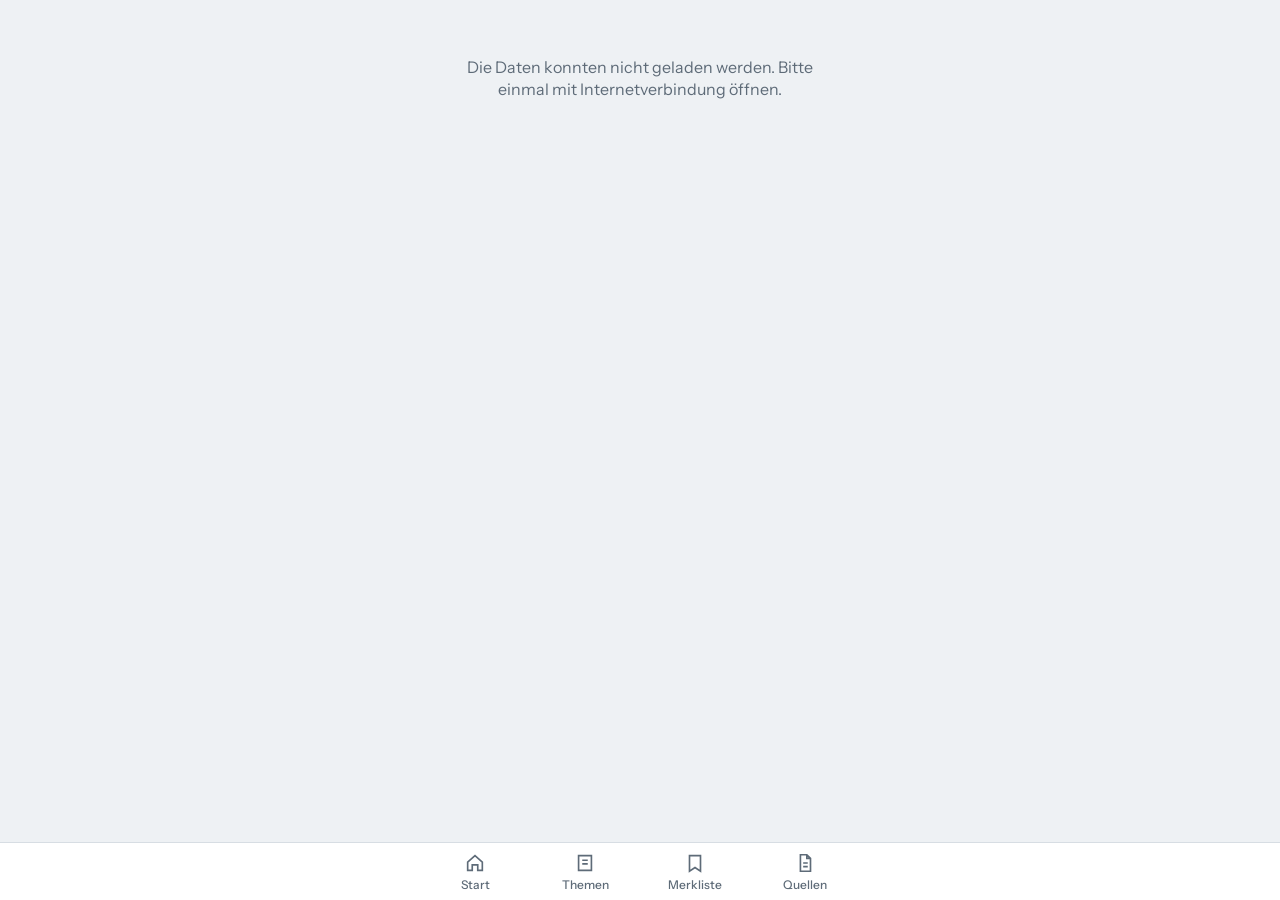
==== index.html @ 26323326 "Baulexikon: PWA-Gerüst mit Suche, Merkliste, Quellenpflicht und Datenprüfung Handy-App im Stempeluhr" ====
<!doctype html>
<html lang="de">
<head>
<meta charset="utf-8">
<meta name="viewport" content="width=device-width,initial-scale=1,viewport-fit=cover">
<title>Baulexikon</title>
<meta name="description" content="Nachschlagen für Bestand und Rückbau: Bauteilaufbauten, Gebäudeschadstoffe, TRGS und Abfallrecht">
<meta name="theme-color" content="#2350C8">
<link rel="manifest" href="manifest.webmanifest">
<link rel="icon" href="icon-192.png">
<link rel="apple-touch-icon" href="icon-192.png">
<link rel="stylesheet" href="style.css">
</head>
<body>
<div class="app">
  <header id="hdr"></header>
  <main id="view"></main>
</div>

<div class="tabbar"><nav id="tabs">
  <a href="#/" data-t="start"><svg viewBox="0 0 24 24" fill="none" stroke="currentColor" stroke-width="1.8"><path d="M4 11l8-7 8 7v9h-5v-6H9v6H4z"/></svg>Start</a>
  <a href="#/themen" data-t="themen"><svg viewBox="0 0 24 24" fill="none" stroke="currentColor" stroke-width="1.8"><path d="M5 4h14v16H5zM9 9h6M9 13h6"/></svg>Themen</a>
  <a href="#/merkliste" data-t="merkliste"><svg viewBox="0 0 24 24" fill="none" stroke="currentColor" stroke-width="1.8"><path d="M6 4h12v17l-6-4-6 4z"/></svg>Merkliste</a>
  <a href="#/quellen" data-t="quellen"><svg viewBox="0 0 24 24" fill="none" stroke="currentColor" stroke-width="1.8"><path d="M7 3h7l4 4v14H7zM14 3v4h4M10 12h5M10 16h5"/></svg>Quellen</a>
</nav></div>

<script src="search.js"></script>
<script src="app.js"></script>
</body>
</html>
---- style.css ----
/* Layout: one phone-width column, header + view + fixed bottom tab bar. Tokens match Stempeluhr. */
@font-face{font-family:"Instrument Sans";src:url(fonts/InstrumentSans.woff2) format("woff2");font-weight:400 700;font-display:swap}
@font-face{font-family:"Azeret Mono";src:url(fonts/AzeretMono.woff2) format("woff2");font-weight:100 900;font-display:swap}
:root{
  --bg:#EEF1F4; --surface:#FFFFFF; --ink:#16202B; --muted:#5E6B78; --line:#D7DDE3;
  --accent:#2350C8; --accent-ink:#FFFFFF; --plus:#18794E; --minus:#C2362B; --off:#B7791F; --soft:#E3E9F7;
  --sans:"Instrument Sans",system-ui,-apple-system,"Segoe UI",Roboto,sans-serif;
  --mono:"Azeret Mono",ui-monospace,"Roboto Mono",Consolas,monospace;
  color-scheme:light;
}
@media (prefers-color-scheme:dark){:root{
  --bg:#10151B; --surface:#19212A; --ink:#E8EDF2; --muted:#93A0AD; --line:#2A3542;
  --accent:#6E92F2; --accent-ink:#0B1220; --plus:#4CC38A; --minus:#F07167; --off:#E0A84A; --soft:#1F2C44; color-scheme:dark}}
*{box-sizing:border-box}
html,body{height:100%;margin:0}
body{background:var(--bg);color:var(--ink);font-family:var(--sans);font-size:16px;line-height:1.4;-webkit-tap-highlight-color:transparent}
[hidden]{display:none!important}
.app{max-width:440px;margin:0 auto;min-height:100%;
  padding-left:max(16px,env(safe-area-inset-left,0px));padding-right:max(16px,env(safe-area-inset-right,0px));
  padding-top:env(safe-area-inset-top,0px);padding-bottom:calc(96px + env(safe-area-inset-bottom,0px))}
header{display:flex;align-items:center;gap:8px;padding-block:16px 8px}
header .ttl{flex:1;min-width:0}
header h1{font-size:20px;margin:0;font-weight:700;letter-spacing:-.01em;overflow-wrap:anywhere}
header small{display:block;color:var(--muted);font-size:13px;font-weight:500}
.icon-btn{width:44px;height:44px;flex:none;border-radius:12px;border:1px solid var(--line);background:var(--surface);color:var(--ink);display:grid;place-items:center;cursor:pointer;font-size:20px;text-decoration:none;padding:0}
.icon-btn[aria-pressed=true]{color:var(--accent);border-color:var(--accent)}
.icon-btn[aria-pressed=true] svg{fill:currentColor}
main{display:flex;flex-direction:column;gap:16px;padding-top:8px}
/* Start */
.search{display:flex;align-items:center;gap:8px;background:var(--surface);border:1px solid var(--line);border-radius:16px;padding:0 14px;min-height:56px;color:var(--muted)}
.search input{flex:1;min-width:0;border:0;background:none;color:var(--ink);font:500 17px var(--sans);outline:0;height:54px}
.search:focus-within{outline:3px solid var(--accent);outline-offset:2px}
.tiles{display:grid;grid-template-columns:1fr 1fr;gap:12px}
.tile{background:var(--surface);border:1px solid var(--line);border-radius:16px;padding:14px;min-height:112px;color:var(--ink);text-decoration:none;display:flex;flex-direction:column;gap:4px}
.tile svg{width:24px;height:24px;color:var(--accent);margin-bottom:6px}
.tile b{font-size:16px}
.tile span{font-size:13px;color:var(--muted)}
/* Lists and cards */
.panel{background:var(--surface);border:1px solid var(--line);border-radius:16px;padding:4px 16px}
.section-h{font-size:13px;font-weight:600;color:var(--muted);margin:4px 0 -8px;letter-spacing:.02em;text-transform:uppercase}
.item{display:flex;justify-content:space-between;align-items:center;gap:12px;padding-block:12px;border-bottom:1px solid var(--line);color:var(--ink);text-decoration:none;margin:0}
.item:last-child{border-bottom:0}
.item>span:first-child{min-width:0;overflow-wrap:anywhere}
.item small{display:block;color:var(--muted);font-size:13px}
.item i{font-style:normal;color:var(--muted)}
.item>.num{flex:none;white-space:nowrap;font-size:14px}
.tag{font:600 12px var(--sans);border-radius:8px;padding:3px 8px;background:var(--soft);color:var(--accent);text-decoration:none;display:inline-block;white-space:nowrap}
.tag.warn{background:color-mix(in srgb,var(--off) 18%,transparent);color:var(--off)}
.tag.bad{background:color-mix(in srgb,var(--minus) 15%,transparent);color:var(--minus)}
.tag.ok{background:color-mix(in srgb,var(--plus) 15%,transparent);color:var(--plus)}
.tags{display:flex;flex-wrap:wrap;gap:6px}
.card{background:var(--surface);border:1px solid var(--line);border-radius:16px;padding:14px 16px}
.card h2{font-size:15px;margin:0 0 8px}
.card p{margin:0;font-size:15px}
.card p+p{margin-top:8px}
.card ul{margin:0;padding-left:18px;font-size:15px}
.card.alert{border-color:var(--off);border-left:4px solid var(--off)}
.card .tags{margin-top:10px}
.layers{list-style:none;margin:0;font-size:15px}
.layers li{display:grid;grid-template-columns:26px 1fr auto;gap:8px;padding-block:7px;border-bottom:1px solid var(--line);align-items:baseline}
.layers li:last-child{border-bottom:0}
.num{font-family:var(--mono);font-variant-numeric:tabular-nums}
.layers .num{font-size:12px;color:var(--muted)}
.n{width:20px;height:20px;border-radius:50%;background:var(--accent);color:var(--accent-ink);display:grid;place-items:center;font:600 11px var(--sans)}
.section svg{display:block;width:100%;height:auto}
.src{font-size:12px;color:var(--muted);display:flex;gap:6px;flex-wrap:wrap;align-items:center;margin:0}
/* Tables: pick classes, first column stays put */
.chips{display:flex;gap:8px;flex-wrap:wrap}
.chip{min-height:40px;min-width:56px;padding:0 12px;border-radius:12px;border:1px solid var(--line);background:var(--surface);color:var(--ink);font:600 14px var(--sans);cursor:pointer}
.chip[aria-pressed=true]{background:var(--accent);border-color:var(--accent);color:var(--accent-ink)}
table{width:100%;border-collapse:collapse;font-size:14px}
th,td{padding:10px 8px;text-align:right;border-bottom:1px solid var(--line)}
tr:last-child td{border-bottom:0}
th:first-child,td:first-child{text-align:left;position:sticky;left:0;background:var(--surface)}
td.num{white-space:nowrap;font-size:13px}
td small{display:block;color:var(--muted);font-size:12px}
th{font-size:13px;color:var(--muted)}
.tablewrap{overflow-x:auto;background:var(--surface);border:1px solid var(--line);border-radius:16px;padding:2px 8px}
.link{color:var(--accent);font-weight:500;text-decoration:none}
.center{align-self:center;padding:8px}
.empty{color:var(--muted);text-align:center;padding:24px 8px;margin:0}
button:focus-visible,a:focus-visible{outline:3px solid var(--accent);outline-offset:2px}
.tabbar{position:fixed;left:0;right:0;bottom:0;background:var(--surface);border-top:1px solid var(--line);padding-bottom:env(safe-area-inset-bottom,0px)}
.tabbar nav{max-width:440px;margin:0 auto;display:grid;grid-template-columns:repeat(4,1fr)}
.tabbar a{display:flex;flex-direction:column;align-items:center;gap:3px;padding-block:9px 8px;color:var(--muted);font:500 12px var(--sans);text-decoration:none}
.tabbar a[aria-current=page]{color:var(--accent)}
.tabbar svg{width:22px;height:22px}
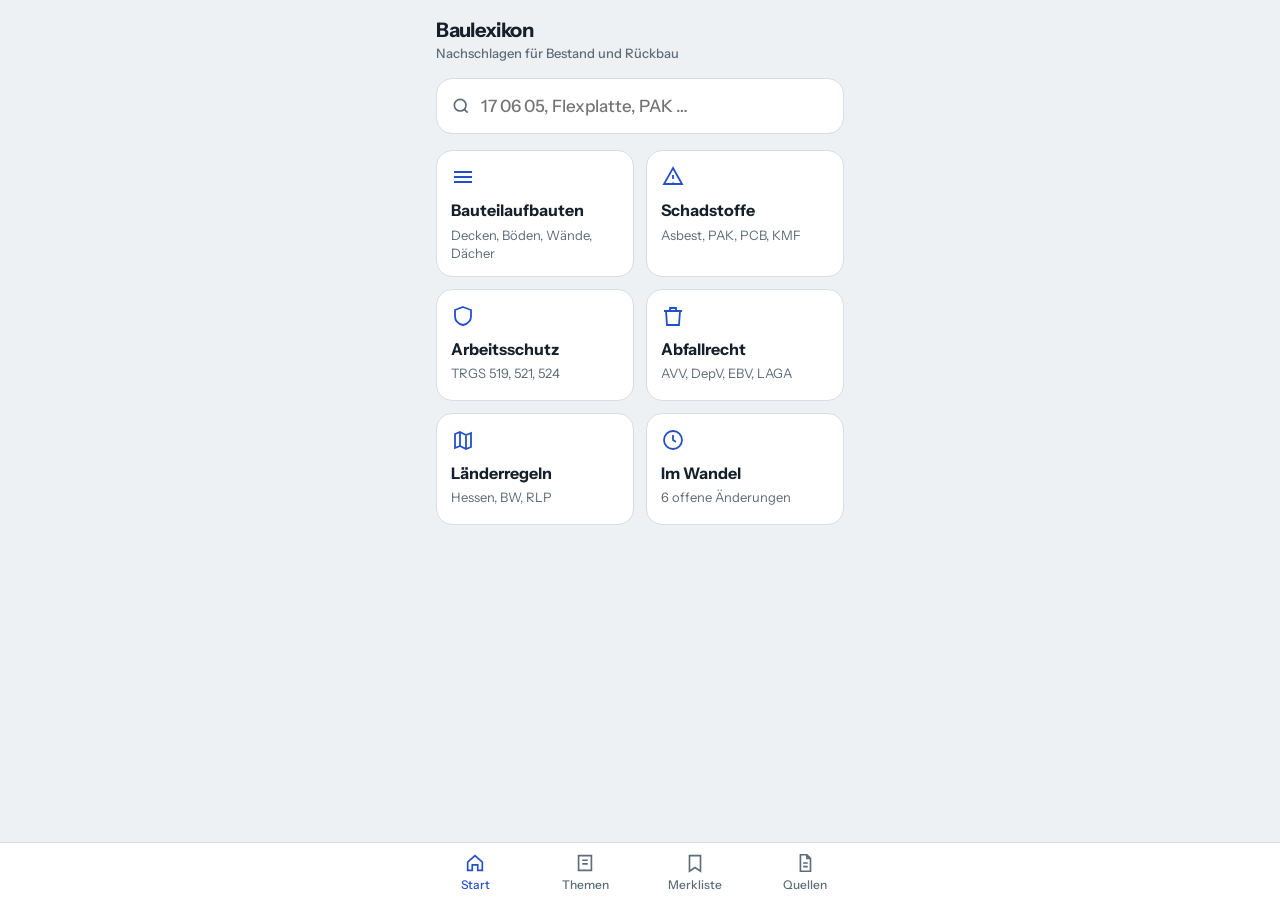
==== commit ed97677f: "Eigene Website-Fassung mit Seitenleiste Co-Authored-By: Claude Opus 5.5 <noreply@anthropic.com>" ====
--- a/index.html
+++ b/index.html
@@ -10,6 +10,16 @@
 <link rel="icon" href="icon-192.png">
 <link rel="apple-touch-icon" href="icon-192.png">
 <link rel="stylesheet" href="style.css">
+<script>
+// Website edition: same app and data, own look. document.write keeps the styles render-blocking, so the phone look never flashes.
+if (location.pathname.includes("/werkzeuge/baulexikon/")) {
+  document.documentElement.classList.add("web");
+  document.querySelector('link[rel="manifest"]').remove();
+  document.querySelector('meta[name="theme-color"]').content = "#0a0e13";
+  document.title = "KE Baulexikon – Kellerer Engineering";
+  document.write('<link rel="stylesheet" href="../../assets/site.css"><link rel="stylesheet" href="web.css">');
+}
+</script>
 </head>
 <body>
 <div class="app">
--- a/style.css
+++ b/style.css
@@ -64,15 +64,35 @@
 .n{width:20px;height:20px;border-radius:50%;background:var(--accent);color:var(--accent-ink);display:grid;place-items:center;font:600 11px var(--sans)}
 .section svg{display:block;width:100%;height:auto}
 .src{font-size:12px;color:var(--muted);display:flex;gap:6px;flex-wrap:wrap;align-items:center;margin:0}
+.foto{margin:0;background:var(--surface);border:1px solid var(--line);border-radius:16px;overflow:hidden}
+.foto img{display:block;width:100%;height:auto;max-height:280px;object-fit:cover}
+.foto figcaption{font-size:12px;color:var(--muted);padding:8px 12px;overflow-wrap:anywhere}
+.foto a{color:var(--accent);text-decoration:none}
+.galerie{display:flex;align-items:flex-start;overflow-x:auto;scroll-snap-type:x mandatory;gap:8px;scrollbar-width:none;margin-bottom:-8px}
+.galerie::-webkit-scrollbar{display:none}
+.galerie .foto{flex:0 0 100%;scroll-snap-align:center}
+.galerie .foto img{height:240px;object-fit:cover}
+.dots{display:flex;justify-content:center;gap:6px}
+.dots i{width:7px;height:7px;border-radius:50%;background:var(--line)}
+.dots i.on{background:var(--accent)}
+a.card{display:block;color:var(--ink);text-decoration:none}
 /* Tables: pick classes, first column stays put */
 .chips{display:flex;gap:8px;flex-wrap:wrap}
 .chip{min-height:40px;min-width:56px;padding:0 12px;border-radius:12px;border:1px solid var(--line);background:var(--surface);color:var(--ink);font:600 14px var(--sans);cursor:pointer}
 .chip[aria-pressed=true]{background:var(--accent);border-color:var(--accent);color:var(--accent-ink)}
 table{width:100%;border-collapse:collapse;font-size:14px}
-th,td{padding:10px 8px;text-align:right;border-bottom:1px solid var(--line)}
+th,td{padding:10px 5px;text-align:right;border-bottom:1px solid var(--line)}
 tr:last-child td{border-bottom:0}
-th:first-child,td:first-child{text-align:left;position:sticky;left:0;background:var(--surface)}
-td.num{white-space:nowrap;font-size:13px}
+th:first-child,td:first-child{text-align:left;position:sticky;left:0;background:var(--surface);max-width:118px;hyphens:auto;overflow-wrap:break-word;font-size:13px}
+td.num{white-space:nowrap;font-size:12px}
+.tablewrap th:not(:first-child){font-size:12px}
+td.txt{font-size:11px}
+td.ja,td.nein{font-size:18px;font-weight:700}
+td.ja{color:var(--plus)}
+td.nein{color:var(--minus)}
+td sup,td small sup{font-size:10px;color:var(--muted);font-family:var(--sans)}
+details.card summary{font-size:15px;font-weight:600;cursor:pointer}
+details.card p{font-size:13px;color:var(--muted);margin-top:8px}
 td small{display:block;color:var(--muted);font-size:12px}
 th{font-size:13px;color:var(--muted)}
 .tablewrap{overflow-x:auto;background:var(--surface);border:1px solid var(--line);border-radius:16px;padding:2px 8px}
--- a/web.css
+++ b/web.css
@@ -0,0 +1,84 @@
+/* Website edition, loaded after style.css and the website's site.css. The phone app never loads this file. */
+.web{
+  --surface:var(--bg2); --ink:var(--text); --muted:var(--text3); --soft:#14202c; --accent-ink:var(--bg);
+  --plus:#7fd6a4; --minus:#ff8f80; --off:#f0c070;
+  --sans:"IBM Plex Sans","Segoe UI",sans-serif;
+  color-scheme:dark;
+}
+.web,.web body{height:auto}
+.web body{min-height:100vh;display:flex;flex-direction:column;line-height:1.5}
+.web .tabbar{display:none}
+.web header.kopf{display:block;padding:0}
+.web header.kopf nav{font-size:14px}
+.web .fuss{margin-top:auto}
+
+.web-raum{display:grid;grid-template-columns:260px minmax(0,1fr);gap:clamp(32px,5vw,72px);padding-block:clamp(32px,5vw,56px);width:100%;align-items:start}
+.web .app{max-width:none;margin:0;padding:0;min-height:0}
+.web main{max-width:1000px;padding-top:0;gap:18px}
+
+.web-leiste{position:sticky;top:24px;max-height:calc(100vh - 48px);overflow-y:auto;display:flex;flex-direction:column;gap:16px}
+.web-marke{font-size:22px;font-weight:300;letter-spacing:-.01em;color:var(--text);text-decoration:none}
+.web .search{border:1px solid var(--line2);border-radius:0;background:var(--bg);min-height:48px;padding:0 12px}
+.web .search input{font:400 16px var(--sans);height:46px}
+.web .search:focus-within{outline:2px solid var(--accent);outline-offset:2px}
+.web-kapitel summary{font:400 14px var(--mono);color:var(--text2);cursor:pointer;padding:10px 0}
+.web-kapitel nav{display:flex;flex-direction:column}
+.web-kapitel a{font:400 14px var(--mono);color:var(--text3);text-decoration:none;padding:8px 0 8px 12px;border-left:2px solid var(--line)}
+.web-kapitel a:hover{color:var(--text)}
+.web-kapitel a[aria-current]{color:var(--text);border-left-color:var(--accent)}
+.web-kapitel a.trenner{margin-top:12px}
+@media (min-width:900px){.web-kapitel summary{display:none}}
+
+.web header#hdr{align-items:flex-start;padding-block:0 4px}
+.web header#hdr h1{font-size:clamp(30px,3.6vw,44px);line-height:1.1;font-weight:300;letter-spacing:-.02em}
+.web header#hdr small{font-size:16px;font-weight:400;margin-top:6px;color:var(--text3)}
+.web .icon-btn{width:36px;height:36px;border:1px solid var(--line2);border-radius:0;background:none;color:var(--accent);margin-top:8px}
+
+.web .panel{background:none;border:0;border-radius:0;border-top:1px solid var(--line);padding:0}
+.web .item{padding:14px 0;font-size:17px;transition:padding-left .2s ease,background-color .2s ease}
+.web a.item:hover{padding-left:12px;background:var(--bg3)}
+.web .item small{font-size:15px;color:var(--text3)}
+.web .section-h{font:400 13px var(--mono);letter-spacing:.04em;text-transform:none;color:var(--accent);margin:14px 0 -6px}
+
+.web .card{background:none;border:0;border-radius:0;border-top:1px solid var(--line2);padding:16px 0 0}
+.web .card h2{font:400 13px var(--mono);letter-spacing:.04em;color:var(--accent);margin-bottom:8px}
+.web .card p,.web .card ul{font-size:17px;color:var(--text2)}
+.web .card.alert{border-left:0;border-top-color:var(--off)}
+.web .card.alert h2{color:var(--off)}
+.web a.card:hover h2{color:var(--text)}
+.web .card.section{border:1px solid var(--line);padding:12px}
+.web details.card summary{font:400 14px var(--mono);color:var(--text2)}
+.web details.card p{font-size:15px}
+
+.web .tiles{grid-template-columns:repeat(auto-fill,minmax(220px,1fr));gap:0;padding:1px 0 0 1px}
+.web .tile{background:var(--bg);border:1px solid var(--line);margin:-1px 0 0 -1px;border-radius:0;padding:20px;min-height:128px;transition:background-color .2s ease}
+.web .tile:hover{background:var(--bg3)}
+.web .tile svg{color:var(--accent)}
+.web .tile b{font-size:22px;font-weight:300}
+.web .tile span{font-size:15px;color:var(--text3)}
+
+.web .tag{border-radius:0;font:400 12px var(--mono);background:var(--soft)}
+.web .layers{font-size:16px}
+.web .n{border-radius:0}
+.web .src{font:400 13px var(--mono);color:var(--text3)}
+.web .foto{border-radius:0;background:none}
+.web .foto img{max-height:420px}
+.web .galerie .foto img{height:320px}
+.web .foto figcaption{font:400 12px var(--mono)}
+
+.web .tablewrap{background:none;border:0;border-radius:0;padding:0}
+.web table{font-size:15px}
+.web th{font:400 13px var(--mono);color:var(--text3)}
+.web th:first-child,.web td:first-child{background:var(--bg);max-width:260px;font-size:15px}
+.web td.num{font-size:14px}
+.web td small{font-size:13px}
+
+.web-zwei{display:grid;grid-template-columns:minmax(0,1fr) minmax(0,1fr);gap:32px;align-items:start}
+.web-zwei>div{display:flex;flex-direction:column;gap:16px;min-width:0}
+@media (max-width:1180px){.web-zwei{grid-template-columns:minmax(0,1fr)}}
+
+@media (max-width:899px){
+  .web-raum{grid-template-columns:minmax(0,1fr);gap:24px}
+  .web-leiste{position:static;max-height:none}
+}
+@media (prefers-reduced-motion:reduce){.web .item,.web .tile{transition:none}}
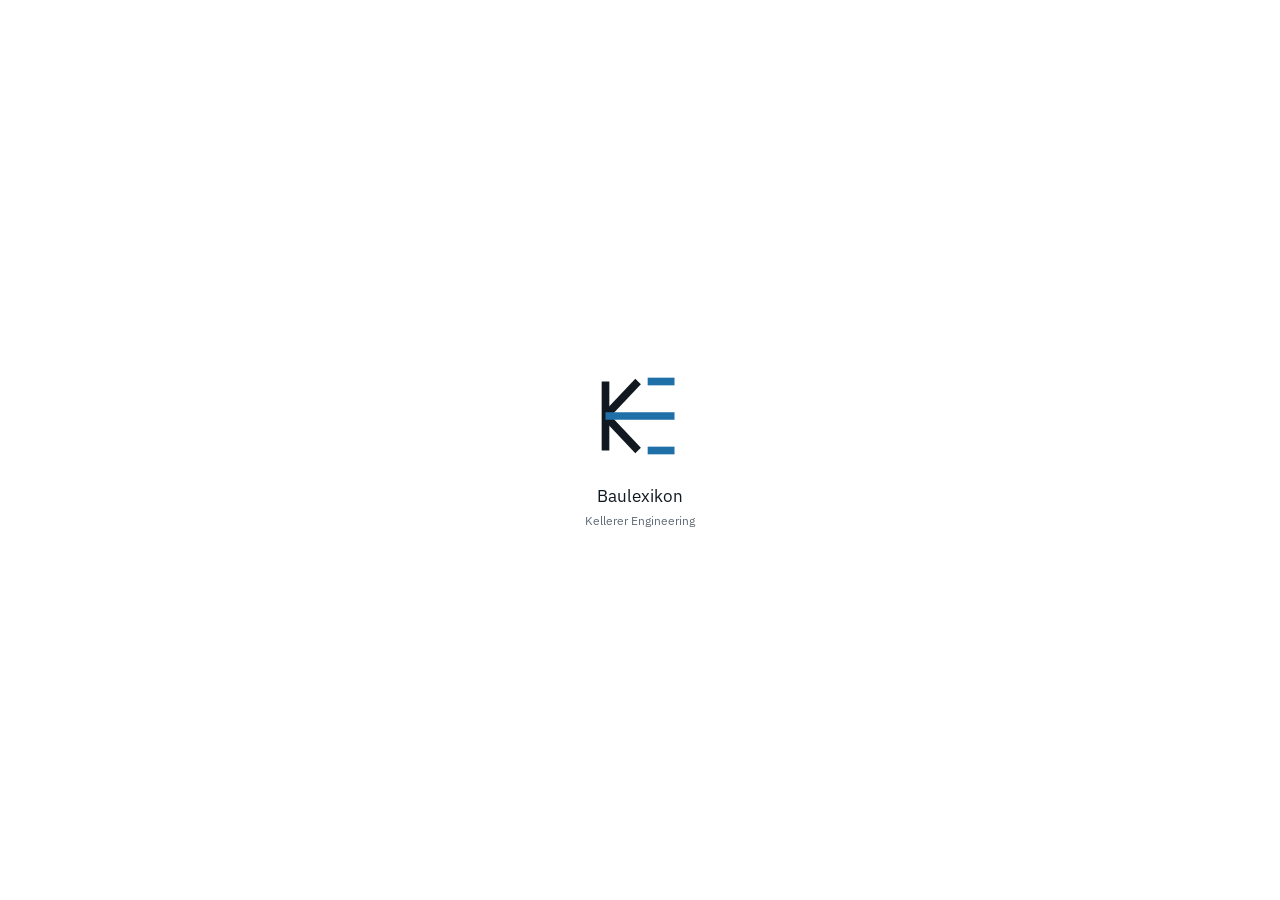
==== commit 62d3f21d: "Baulexikon 2.0.0: KE-App-Familie KE App-Grundgeruest 1.1.1 (kit/): Icon im Stil KE-Strich, IBM Plex," ====
--- a/index.html
+++ b/index.html
@@ -3,36 +3,36 @@
 <head>
 <meta charset="utf-8">
 <meta name="viewport" content="width=device-width,initial-scale=1,viewport-fit=cover">
-<title>Baulexikon</title>
+<meta http-equiv="Content-Security-Policy" content="default-src 'self'; script-src 'self'; style-src 'self' 'unsafe-inline'; img-src 'self' data:; font-src 'self'; connect-src 'self'; worker-src 'self'; manifest-src 'self'; object-src 'none'; base-uri 'self'; form-action 'self'">
+<title>KE Baulexikon</title>
 <meta name="description" content="Nachschlagen für Bestand und Rückbau: Bauteilaufbauten, Gebäudeschadstoffe, TRGS und Abfallrecht">
-<meta name="theme-color" content="#2350C8">
+<meta name="theme-color" content="#ffffff">
 <link rel="manifest" href="manifest.webmanifest">
 <link rel="icon" href="icon-192.png">
-<link rel="apple-touch-icon" href="icon-192.png">
+<link rel="apple-touch-icon" href="apple-touch-icon.png">
+<link rel="stylesheet" href="kit/ke-app.css">
 <link rel="stylesheet" href="style.css">
-<script>
-// Website edition: same app and data, own look. document.write keeps the styles render-blocking, so the phone look never flashes.
-if (location.pathname.includes("/werkzeuge/baulexikon/")) {
-  document.documentElement.classList.add("web");
-  document.querySelector('link[rel="manifest"]').remove();
-  document.querySelector('meta[name="theme-color"]').content = "#0a0e13";
-  document.title = "KE Baulexikon – Kellerer Engineering";
-  document.write('<link rel="stylesheet" href="../../assets/site.css"><link rel="stylesheet" href="web.css">');
-}
-</script>
+<script src="kit/ke-icons.js"></script>
+<script src="kit/ke-app.js"></script>
 </head>
-<body>
-<div class="app">
-  <header id="hdr"></header>
-  <main id="view"></main>
-</div>
+<body class="ke-app">
+<header class="ke-kopf">
+  <span id="kopfLinks"><span class="ke-kopf__name">Baulexikon</span></span>
+  <span class="ke-kopf__rechts">
+    <button type="button" class="ke-kopf__knopf" id="fav" aria-label="Merken" aria-pressed="false" hidden></button>
+    <button type="button" class="ke-kopf__knopf" data-ke-menue></button>
+  </span>
+</header>
+<div class="ke-titel" id="titel" hidden><h1 id="titelText"></h1><p id="titelSub"></p></div>
+<div id="umzug"></div>
+<main class="ke-inhalt" id="view"></main>
 
-<div class="tabbar"><nav id="tabs">
-  <a href="#/" data-t="start"><svg viewBox="0 0 24 24" fill="none" stroke="currentColor" stroke-width="1.8"><path d="M4 11l8-7 8 7v9h-5v-6H9v6H4z"/></svg>Start</a>
-  <a href="#/themen" data-t="themen"><svg viewBox="0 0 24 24" fill="none" stroke="currentColor" stroke-width="1.8"><path d="M5 4h14v16H5zM9 9h6M9 13h6"/></svg>Themen</a>
-  <a href="#/merkliste" data-t="merkliste"><svg viewBox="0 0 24 24" fill="none" stroke="currentColor" stroke-width="1.8"><path d="M6 4h12v17l-6-4-6 4z"/></svg>Merkliste</a>
-  <a href="#/quellen" data-t="quellen"><svg viewBox="0 0 24 24" fill="none" stroke="currentColor" stroke-width="1.8"><path d="M7 3h7l4 4v14H7zM14 3v4h4M10 12h5M10 16h5"/></svg>Quellen</a>
-</nav></div>
+<nav class="ke-leiste" id="tabs" aria-label="Bereiche">
+  <a href="#/" data-t="start" data-sym="start">Start</a>
+  <a href="#/themen" data-t="themen" data-sym="themen">Themen</a>
+  <a href="#/merkliste" data-t="merkliste" data-sym="merkliste">Merkliste</a>
+  <a href="#/quellen" data-t="quellen" data-sym="quellen">Quellen</a>
+</nav>
 
 <script src="search.js"></script>
 <script src="app.js"></script>
--- a/kit/ke-app.css
+++ b/kit/ke-app.css
@@ -0,0 +1,249 @@
+/* KE App-Grundgerüst – shared look of the KE app family (Stempeluhr, Baulexikon, Asbestrechner, AbfallCheck).
+   Approved 2026-11-08: angular like the KE logo, rows with hairlines instead of boxes, large numbers,
+   app colour only on name stroke, active tab, main button and result. Every class starts with "ke-".
+   Each app sets its colour once:  :root { --wz: var(--ke-lav); }  (lav | blau | bern | gruen) */
+
+@font-face{font-family:"IBM Plex Sans";font-weight:300;font-display:swap;src:url(fonts/ibm-plex-sans-latin-300-normal.woff2) format("woff2")}
+@font-face{font-family:"IBM Plex Sans";font-weight:400;font-display:swap;src:url(fonts/ibm-plex-sans-latin-400-normal.woff2) format("woff2")}
+@font-face{font-family:"IBM Plex Sans";font-weight:500;font-display:swap;src:url(fonts/ibm-plex-sans-latin-500-normal.woff2) format("woff2")}
+@font-face{font-family:"IBM Plex Mono";font-weight:400;font-display:swap;src:url(fonts/ibm-plex-mono-latin-400-normal.woff2) format("woff2")}
+@font-face{font-family:"IBM Plex Mono";font-weight:500;font-display:swap;src:url(fonts/ibm-plex-mono-latin-500-normal.woff2) format("woff2")}
+
+/* ---------- Tokens: light on :root, dark via system setting or the in-app switch ---------- */
+:root{
+  --ke-bg:#ffffff; --ke-fl:#f3f5f7; --ke-ink:#111820; --ke-mut:#5f6b77; --ke-line:#e2e6ea; --ke-line2:#c4ccd4;
+  --ke-rot:#b3261e; --ke-pos:#1d7a43; --ke-wz-txt:#ffffff; --ke-schleier:rgba(5,8,11,.45);
+  --ke-lav:#5b4fd0; --ke-blau:#1f6fa8; --ke-bern:#9a6200; --ke-gruen:#1d7a43;
+  --ke-sans:"IBM Plex Sans",system-ui,-apple-system,"Segoe UI",Roboto,sans-serif;
+  --ke-mono:"IBM Plex Mono",ui-monospace,Consolas,monospace;
+  --ke-rand:18px; --ke-leiste-h:62px;
+  --wz:var(--ke-blau);
+  color-scheme:light;
+}
+@media (prefers-color-scheme:dark){
+  :root:not([data-theme="hell"]){
+    --ke-bg:#0a0e13; --ke-fl:#121a23; --ke-ink:#e9eef3; --ke-mut:#93a4b5; --ke-line:#1c2733; --ke-line2:#2e3d4d;
+    --ke-rot:#ff8f80; --ke-pos:#7fdc9a; --ke-wz-txt:#0a0e13; --ke-schleier:rgba(0,0,0,.6);
+    --ke-lav:#b3a8ff; --ke-blau:#8fd3ff; --ke-bern:#ffc24d; --ke-gruen:#7fdc9a;
+    color-scheme:dark;
+  }
+}
+:root[data-theme="dunkel"]{
+  --ke-bg:#0a0e13; --ke-fl:#121a23; --ke-ink:#e9eef3; --ke-mut:#93a4b5; --ke-line:#1c2733; --ke-line2:#2e3d4d;
+  --ke-rot:#ff8f80; --ke-pos:#7fdc9a; --ke-wz-txt:#0a0e13; --ke-schleier:rgba(0,0,0,.6);
+  --ke-lav:#b3a8ff; --ke-blau:#8fd3ff; --ke-bern:#ffc24d; --ke-gruen:#7fdc9a;
+  color-scheme:dark;
+}
+
+/* ---------- Base ---------- */
+.ke-app,.ke-app *{box-sizing:border-box}
+.ke-app{margin:0;min-height:100vh;min-height:100dvh;background:var(--ke-bg);color:var(--ke-ink);font-family:var(--ke-sans);
+  font-size:15px;line-height:1.5;-webkit-tap-highlight-color:transparent;-webkit-text-size-adjust:100%}
+/* :where() keeps this reset at low specificity so component colours (.ke-knopf, .ke-kopf__knopf …) win. */
+.ke-app :where(button,input,select,textarea){font:inherit;color:inherit}
+.ke-app :focus-visible{outline:2px solid var(--ke-ink);outline-offset:2px}
+.ke-num{font-variant-numeric:tabular-nums}
+.ke-mono{font-family:var(--ke-mono)}
+[hidden]{display:none!important}
+
+/* ---------- Header: app name with colour stroke, or back link; menu button on the right ---------- */
+.ke-kopf{position:sticky;top:0;z-index:20;background:var(--ke-bg);display:flex;align-items:flex-start;gap:10px;
+  padding:calc(10px + env(safe-area-inset-top,0px)) max(var(--ke-rand),env(safe-area-inset-right,0px)) 12px max(var(--ke-rand),env(safe-area-inset-left,0px))}
+.ke-kopf__name{margin:0;font-size:19px;font-weight:500;line-height:1.3;display:grid;gap:7px}
+.ke-kopf__name::after{content:"";width:18px;height:3px;background:var(--wz)}
+.ke-kopf__zurueck{background:none;border:0;padding:4px 0;font-size:15px;color:var(--ke-mut);cursor:pointer;text-decoration:none}
+.ke-kopf__rechts{margin-left:auto;display:flex;gap:2px;margin-top:-6px;margin-right:-8px}
+.ke-kopf__knopf{width:44px;height:44px;display:grid;place-items:center;background:none;border:0;color:var(--ke-mut);cursor:pointer;padding:0}
+.ke-kopf__knopf svg{width:22px;height:22px}
+.ke-kopf__knopf[aria-pressed="true"]{color:var(--wz)}
+.ke-titel{padding:0 max(var(--ke-rand),env(safe-area-inset-right,0px)) 10px max(var(--ke-rand),env(safe-area-inset-left,0px));display:grid;gap:2px}
+.ke-titel h1,.ke-titel h2{margin:0;font-size:23px;font-weight:500;line-height:1.25;text-wrap:balance}
+.ke-titel p{margin:0;font-size:13.5px;color:var(--ke-mut)}
+
+/* ---------- Content column ---------- */
+.ke-inhalt{display:flex;flex-direction:column;gap:16px;max-width:640px;margin:0 auto;
+  padding:4px max(var(--ke-rand),env(safe-area-inset-right,0px)) calc(var(--ke-leiste-h) + 28px + env(safe-area-inset-bottom,0px)) max(var(--ke-rand),env(safe-area-inset-left,0px))}
+.ke-inhalt--ohne-leiste{padding-bottom:calc(28px + env(safe-area-inset-bottom,0px))}
+
+/* ---------- Bottom bar with symbols ---------- */
+.ke-leiste{position:fixed;left:0;right:0;bottom:0;z-index:20;background:var(--ke-bg);border-top:1px solid var(--ke-line);
+  display:grid;grid-auto-flow:column;grid-auto-columns:1fr;padding:0 max(8px,env(safe-area-inset-right,0px)) env(safe-area-inset-bottom,0px) max(8px,env(safe-area-inset-left,0px))}
+.ke-leiste>a,.ke-leiste>button{display:grid;justify-items:center;align-content:start;gap:3px;min-height:var(--ke-leiste-h);padding:10px 2px 8px;
+  background:none;border:0;font-size:11.5px;color:var(--ke-mut);text-decoration:none;position:relative;cursor:pointer}
+.ke-leiste svg{width:22px;height:22px}
+.ke-leiste [aria-selected="true"],.ke-leiste [aria-current="page"]{color:var(--ke-ink);font-weight:500}
+.ke-leiste [aria-selected="true"]::before,.ke-leiste [aria-current="page"]::before{content:"";position:absolute;top:-1px;left:50%;width:24px;margin-left:-12px;height:3px;background:var(--wz)}
+
+/* ---------- Rows: label left, value right; ke-z--tipp is tappable (button or a) ---------- */
+.ke-abschn{font-size:12.5px;color:var(--ke-mut);margin:4px 0 -10px}
+.ke-zeilen{display:grid;border-top:1px solid var(--ke-line)}
+.ke-zeilen--ohne{border-top:0}
+.ke-z{display:flex;justify-content:space-between;align-items:baseline;gap:12px;padding:12px 0;border-bottom:1px solid var(--ke-line);
+  font-size:15px;position:relative;width:100%;background:none;border-left:0;border-right:0;border-top:0;text-align:left;text-decoration:none;color:inherit}
+button.ke-z,a.ke-z{cursor:pointer}
+.ke-z__t{display:grid;min-width:0}
+.ke-z__t small,.ke-z__w small{font-size:12px;color:var(--ke-mut);font-weight:400}
+.ke-z__w{display:grid;justify-items:end;text-align:right;flex:none;max-width:60%;font-variant-numeric:tabular-nums}
+.ke-z--tipp .ke-z__w b{font-weight:400}
+.ke-z--tipp .ke-z__w b::after{content:" \203A";color:var(--ke-mut)}
+.ke-z--summe{font-weight:500;border-bottom:0}
+.ke-z--klein{font-size:14px;padding:10px 0}
+.ke-z:disabled{cursor:default;color:var(--ke-mut)}
+/* Invisible native input over a row (time, number): the whole row opens the picker. */
+.ke-z__eingabe{position:absolute;inset:0;width:100%;height:100%;opacity:0;border:0;padding:0;margin:0;cursor:pointer;-webkit-appearance:none;appearance:none}
+
+/* Visible input or select on the right of a row (numbers, Bundesland …). */
+.ke-feld{flex:none;width:8.5em;max-width:55%;text-align:right;border:1px solid var(--ke-line2);border-radius:2px;background:var(--ke-bg);
+  padding:7px 9px;font-size:16px;font-variant-numeric:tabular-nums;color:var(--ke-ink)}
+select.ke-feld{width:auto;text-align:left}
+.ke-feld:focus{outline:none;border-color:var(--ke-ink)}
+/* Labelled input on its own line (date, note, longer text). */
+.ke-eingabe{display:grid;gap:5px;font-size:13px;color:var(--ke-mut)}
+.ke-eingabe input,.ke-eingabe select,.ke-eingabe textarea{width:100%;border:1px solid var(--ke-line2);border-radius:2px;background:var(--ke-bg);
+  padding:10px 11px;font-size:16px;color:var(--ke-ink)}
+.ke-eingabe input:focus,.ke-eingabe select:focus,.ke-eingabe textarea:focus{outline:none;border-color:var(--ke-ink)}
+.ke-eingaben{display:grid;grid-template-columns:1fr 1fr;gap:10px}
+.ke-eingaben .ke-eingabe--voll{grid-column:1/-1}
+/* Checkbox row (pick several). */
+.ke-wahl{display:flex;align-items:center;gap:12px;padding:12px 0;border-bottom:1px solid var(--ke-line);font-size:15px;cursor:pointer}
+.ke-wahl input{width:20px;height:20px;margin:0;accent-color:var(--wz);flex:none}
+
+/* ---------- Status ---------- */
+.ke-pos{color:var(--ke-pos)} .ke-neg{color:var(--ke-rot)}
+.ke-qu{width:7px;height:7px;background:var(--wz);display:inline-block;flex:none}
+.ke-qu--rot{background:var(--ke-rot)} .ke-qu--grau{background:var(--ke-line2)}
+.ke-kat{font-size:12.5px;color:var(--ke-mut);display:inline-flex;align-items:center;gap:6px;white-space:nowrap}
+
+/* ---------- Buttons ---------- */
+.ke-knopf{display:block;width:100%;text-align:center;font-size:16px;font-weight:500;padding:13px 16px;border-radius:2px;border:1px solid var(--wz);
+  background:var(--wz);color:var(--ke-wz-txt);cursor:pointer;text-decoration:none}
+.ke-knopf--zweit{background:none;color:var(--ke-ink);border-color:var(--ke-line2);font-weight:400;font-size:15px}
+.ke-knopf:disabled{opacity:.5;cursor:default}
+.ke-knoepfe{display:grid;grid-template-columns:1fr 1fr;gap:8px}
+.ke-link{background:none;border:0;padding:0;font-size:14.5px;color:var(--ke-ink);text-decoration:underline;text-decoration-color:var(--wz);
+  text-decoration-thickness:2px;text-underline-offset:4px;cursor:pointer;justify-self:start;align-self:flex-start}
+
+/* ---------- Search field ---------- */
+.ke-suche{display:flex;align-items:center;gap:10px;border:1px solid var(--ke-line2);border-radius:2px;padding:0 12px;background:var(--ke-bg)}
+.ke-suche:focus-within{border-color:var(--ke-ink)}
+.ke-suche svg{width:17px;height:17px;flex:none;color:var(--ke-mut)}
+.ke-suche input{flex:1;min-width:0;border:0;outline:0;background:none;padding:11px 0;font-size:16px}
+.ke-suche input::placeholder{color:var(--ke-mut)}
+
+/* ---------- Text toggle (e.g. Aussagesicherheit | Probenzahl) ---------- */
+.ke-umsch{display:flex;gap:22px;border-bottom:1px solid var(--ke-line)}
+.ke-umsch button{background:none;border:0;padding:4px 0 10px;font-size:14.5px;color:var(--ke-mut);position:relative;cursor:pointer}
+.ke-umsch [aria-pressed="true"]{color:var(--ke-ink)}
+.ke-umsch [aria-pressed="true"]::after{content:"";position:absolute;left:0;right:0;bottom:-1px;height:2px;background:var(--ke-ink)}
+
+/* ---------- Results and large numbers ---------- */
+.ke-erg{display:grid;gap:2px}
+.ke-erg__lbl{font-size:12.5px;color:var(--ke-mut)}
+.ke-erg__zahl{font-size:46px;font-weight:300;line-height:1.05;letter-spacing:-.02em;font-variant-numeric:tabular-nums;color:var(--wz)}
+.ke-erg__zahl--ink{color:var(--ke-ink);font-size:34px}
+.ke-erg__satz{font-size:14px;color:var(--ke-mut);line-height:1.45}
+.ke-erg__warn{font-size:14px;display:flex;align-items:center;gap:8px;color:var(--ke-rot)}
+.ke-gross{font-size:52px;font-weight:300;line-height:1;letter-spacing:-.02em;font-variant-numeric:tabular-nums}
+.ke-uhr{font-size:62px;font-weight:300;line-height:1;letter-spacing:-.02em;font-variant-numeric:tabular-nums}
+.ke-text{font-size:14.5px;line-height:1.55;margin:0}
+.ke-text--mut{color:var(--ke-mut);font-size:13px}
+.ke-formel{font-family:var(--ke-mono);font-size:13.5px;padding:10px 12px;background:var(--ke-fl);overflow-x:auto}
+.ke-punkte{margin:0;padding:0;list-style:none;display:grid;gap:8px;font-size:14.5px;line-height:1.45}
+.ke-punkte li{display:grid;grid-template-columns:12px 1fr;gap:8px}
+.ke-punkte li::before{content:"";width:5px;height:5px;background:var(--ke-ink);margin-top:8px}
+.ke-hinweis{display:flex;gap:10px;align-items:flex-start;padding:12px 0;border-top:1px solid var(--ke-line);border-bottom:1px solid var(--ke-line);font-size:14px}
+.ke-hinweis .ke-qu{margin-top:7px}
+.ke-hinweis__text{flex:1;display:grid;gap:8px}
+
+/* ---------- Week bar with target mark ---------- */
+.ke-skala{height:6px;background:var(--ke-fl);position:relative}
+.ke-skala i{position:absolute;left:0;top:0;bottom:0;background:var(--wz)}
+.ke-skala b{position:absolute;top:-3px;bottom:-3px;width:2px;background:var(--ke-ink)}
+
+/* ---------- Month grid ---------- */
+.ke-monat{display:flex;justify-content:space-between;align-items:center;font-size:17px;font-weight:500}
+.ke-monat button{width:44px;height:40px;background:none;border:0;font-size:20px;color:var(--ke-mut);cursor:pointer}
+.ke-kal{display:grid;grid-template-columns:repeat(7,1fr);border-top:1px solid var(--ke-line);border-left:1px solid var(--ke-line)}
+.ke-kal>*{border:0;border-right:1px solid var(--ke-line);border-bottom:1px solid var(--ke-line);min-height:52px;padding:4px 4px 3px;background:none;
+  display:grid;align-content:space-between;justify-items:start;text-align:left;font-size:13px;font-variant-numeric:tabular-nums;position:relative;color:inherit;min-width:0}
+button.ke-kal__tag{cursor:pointer}
+.ke-kal small{font-size:10px;color:var(--ke-mut);white-space:nowrap;overflow:hidden;max-width:100%}
+.ke-kal__wd{min-height:0!important;padding:5px 4px!important;font-size:11px!important;color:var(--ke-mut)}
+.ke-kal__we{background:var(--ke-fl)!important;color:var(--ke-mut)}
+.ke-kal__heute{outline:2px solid var(--wz);outline-offset:-2px}
+.ke-kal__frei small{color:var(--ke-ink)}
+.ke-kal__frei::after{content:"";position:absolute;top:6px;right:5px;width:5px;height:5px;background:var(--ke-line2)}
+.ke-kal__warn::after{content:"";position:absolute;top:6px;right:5px;width:5px;height:5px;background:var(--ke-rot)}
+
+/* ---------- Sheet from below (dialogs, menu) ---------- */
+.ke-schleier{position:fixed;inset:0;z-index:50;background:var(--ke-schleier);display:flex;align-items:flex-end;justify-content:center}
+.ke-blatt{width:100%;max-width:640px;max-height:88vh;max-height:88dvh;overflow-y:auto;background:var(--ke-bg);border-top:1px solid var(--ke-line);
+  padding:18px max(var(--ke-rand),env(safe-area-inset-right,0px)) calc(20px + env(safe-area-inset-bottom,0px)) max(var(--ke-rand),env(safe-area-inset-left,0px));
+  display:grid;gap:14px;animation:ke-hoch .18s ease-out}
+.ke-blatt:focus{outline:none}
+.ke-blatt>.ke-zeilen:first-child{border-top:0}
+.ke-blatt__kz{display:flex;justify-content:space-between;align-items:baseline;gap:10px}
+.ke-blatt__kz h2,.ke-blatt__kz h3{margin:0;font-weight:500;font-size:17px}
+.ke-blatt__kz span{font-size:13px;color:var(--ke-mut)}
+.ke-box{width:15px;height:15px;border:1.5px solid var(--ke-line2);display:inline-block;position:relative;top:2px;flex:none}
+.ke-box--an{border-color:var(--ke-ink)}
+.ke-box--an::after{content:"";position:absolute;inset:2.5px;background:var(--ke-ink)}
+.ke-apps{display:flex;gap:16px;flex-wrap:wrap}
+.ke-apps a{display:grid;justify-items:center;gap:5px;font-size:11px;color:var(--ke-mut);text-decoration:none;width:62px;text-align:center}
+.ke-apps svg{width:42px;height:42px;border-radius:10px}
+.ke-apps a[aria-current="true"]{color:var(--ke-ink);font-weight:500}
+.ke-fehler{color:var(--ke-rot);font-size:14px;margin:0}
+@keyframes ke-hoch{from{transform:translateY(24px);opacity:.6}to{transform:none;opacity:1}}
+
+/* ---------- Toast ---------- */
+.ke-toast{position:fixed;left:50%;transform:translateX(-50%);bottom:calc(var(--ke-leiste-h) + 18px + env(safe-area-inset-bottom,0px));z-index:60;
+  background:var(--ke-ink);color:var(--ke-bg);padding:10px 14px;font-size:14px;max-width:calc(100% - 36px)}
+
+/* ---------- KE logo "Konstruktion" (start screen, loading) ---------- */
+.ke-logo{overflow:visible;fill:none}
+.ke-logo .k path,.ke-logo .e path{stroke-width:8}
+.ke-logo .k path{stroke:var(--ke-ink)}
+.ke-logo .e path{stroke:var(--ke-blau)}
+.ke-logo .hilfe{opacity:0;stroke:var(--ke-blau);stroke-width:1.2}
+.ke-logo--klein .hilfe{stroke-width:2.8}
+.ke-logo.spielt path{stroke-dasharray:1}
+.ke-logo.spielt .g1{animation:ke-zeichne 260ms linear 0ms both}
+.ke-logo.spielt .g2{animation:ke-zeichne 260ms linear 50ms both}
+.ke-logo.spielt .g3{animation:ke-zeichne 260ms linear 100ms both}
+.ke-logo.spielt .g4{animation:ke-zeichne 260ms linear 150ms both}
+.ke-logo.spielt .g5{animation:ke-zeichne 260ms linear 200ms both}
+.ke-logo.spielt .g6{animation:ke-zeichne 260ms linear 250ms both}
+.ke-logo.spielt .hilfe{animation:ke-hilfe 1700ms linear both}
+.ke-logo.spielt .kv{animation:ke-zeichne 240ms linear 450ms both}
+.ke-logo.spielt .ko,.ke-logo.spielt .ku{animation:ke-zeichne 200ms linear 600ms both}
+.ke-logo.spielt .em{animation:ke-zeichne 240ms linear 760ms both}
+.ke-logo.spielt .eo,.ke-logo.spielt .eu{animation:ke-zeichne 160ms linear 940ms both}
+.ke-logo--klein.spielt .g1{animation:ke-zeichne 180ms linear 0ms both}
+.ke-logo--klein.spielt .g2{animation:ke-zeichne 180ms linear 30ms both}
+.ke-logo--klein.spielt .g3{animation:ke-zeichne 180ms linear 60ms both}
+.ke-logo--klein.spielt .g4{animation:ke-zeichne 180ms linear 90ms both}
+.ke-logo--klein.spielt .g5{animation:ke-zeichne 180ms linear 120ms both}
+.ke-logo--klein.spielt .g6{animation:ke-zeichne 180ms linear 150ms both}
+.ke-logo--klein.spielt .hilfe{animation:ke-hilfe-k 1100ms linear both}
+.ke-logo--klein.spielt .kv{animation:ke-zeichne 180ms linear 300ms both}
+.ke-logo--klein.spielt .ko,.ke-logo--klein.spielt .ku{animation:ke-zeichne 150ms linear 420ms both}
+.ke-logo--klein.spielt .em{animation:ke-zeichne 180ms linear 540ms both}
+.ke-logo--klein.spielt .eo,.ke-logo--klein.spielt .eu{animation:ke-zeichne 120ms linear 680ms both}
+@keyframes ke-zeichne{from{stroke-dashoffset:1}to{stroke-dashoffset:0}}
+@keyframes ke-hilfe{0%{opacity:.75}80%{opacity:.75}100%{opacity:0}}
+@keyframes ke-hilfe-k{0%{opacity:.9}78%{opacity:.9}100%{opacity:0}}
+
+.ke-start{position:fixed;inset:0;z-index:100;background:var(--ke-bg);display:grid;place-items:center;align-content:center;gap:22px;transition:opacity .22s ease}
+.ke-start--weg{opacity:0}
+.ke-start .ke-logo{width:92px;height:92px}
+.ke-start__name{text-align:center;font-size:17px;display:grid;gap:2px;color:var(--ke-ink)}
+.ke-start__name small{font-size:12px;color:var(--ke-mut)}
+.ke-laden{display:grid;justify-items:center;gap:12px;padding:28px 0;color:var(--ke-mut);font-size:14px}
+.ke-laden .ke-logo{width:44px;height:44px}
+
+@media (prefers-reduced-motion:reduce){
+  .ke-blatt{animation:none}
+  .ke-logo.spielt path{stroke-dasharray:none;animation:none!important}
+  .ke-logo.spielt .hilfe{animation:none!important;opacity:0}
+  .ke-start{transition:none}
+}
--- a/style.css
+++ b/style.css
@@ -1,107 +1,103 @@
-/* Layout: one phone-width column, header + view + fixed bottom tab bar. Tokens match Stempeluhr. */
-@font-face{font-family:"Instrument Sans";src:url(fonts/InstrumentSans.woff2) format("woff2");font-weight:400 700;font-display:swap}
-@font-face{font-family:"Azeret Mono";src:url(fonts/AzeretMono.woff2) format("woff2");font-weight:100 900;font-display:swap}
-:root{
-  --bg:#EEF1F4; --surface:#FFFFFF; --ink:#16202B; --muted:#5E6B78; --line:#D7DDE3;
-  --accent:#2350C8; --accent-ink:#FFFFFF; --plus:#18794E; --minus:#C2362B; --off:#B7791F; --soft:#E3E9F7;
-  --sans:"Instrument Sans",system-ui,-apple-system,"Segoe UI",Roboto,sans-serif;
-  --mono:"Azeret Mono",ui-monospace,"Roboto Mono",Consolas,monospace;
-  color-scheme:light;
-}
-@media (prefers-color-scheme:dark){:root{
-  --bg:#10151B; --surface:#19212A; --ink:#E8EDF2; --muted:#93A0AD; --line:#2A3542;
-  --accent:#6E92F2; --accent-ink:#0B1220; --plus:#4CC38A; --minus:#F07167; --off:#E0A84A; --soft:#1F2C44; color-scheme:dark}}
-*{box-sizing:border-box}
-html,body{height:100%;margin:0}
-body{background:var(--bg);color:var(--ink);font-family:var(--sans);font-size:16px;line-height:1.4;-webkit-tap-highlight-color:transparent}
-[hidden]{display:none!important}
-.app{max-width:440px;margin:0 auto;min-height:100%;
-  padding-left:max(16px,env(safe-area-inset-left,0px));padding-right:max(16px,env(safe-area-inset-right,0px));
-  padding-top:env(safe-area-inset-top,0px);padding-bottom:calc(96px + env(safe-area-inset-bottom,0px))}
-header{display:flex;align-items:center;gap:8px;padding-block:16px 8px}
-header .ttl{flex:1;min-width:0}
-header h1{font-size:20px;margin:0;font-weight:700;letter-spacing:-.01em;overflow-wrap:anywhere}
-header small{display:block;color:var(--muted);font-size:13px;font-weight:500}
-.icon-btn{width:44px;height:44px;flex:none;border-radius:12px;border:1px solid var(--line);background:var(--surface);color:var(--ink);display:grid;place-items:center;cursor:pointer;font-size:20px;text-decoration:none;padding:0}
-.icon-btn[aria-pressed=true]{color:var(--accent);border-color:var(--accent)}
-.icon-btn[aria-pressed=true] svg{fill:currentColor}
-main{display:flex;flex-direction:column;gap:16px;padding-top:8px}
-/* Start */
-.search{display:flex;align-items:center;gap:8px;background:var(--surface);border:1px solid var(--line);border-radius:16px;padding:0 14px;min-height:56px;color:var(--muted)}
-.search input{flex:1;min-width:0;border:0;background:none;color:var(--ink);font:500 17px var(--sans);outline:0;height:54px}
-.search:focus-within{outline:3px solid var(--accent);outline-offset:2px}
-.tiles{display:grid;grid-template-columns:1fr 1fr;gap:12px}
-.tile{background:var(--surface);border:1px solid var(--line);border-radius:16px;padding:14px;min-height:112px;color:var(--ink);text-decoration:none;display:flex;flex-direction:column;gap:4px}
-.tile svg{width:24px;height:24px;color:var(--accent);margin-bottom:6px}
-.tile b{font-size:16px}
-.tile span{font-size:13px;color:var(--muted)}
-/* Lists and cards */
-.panel{background:var(--surface);border:1px solid var(--line);border-radius:16px;padding:4px 16px}
-.section-h{font-size:13px;font-weight:600;color:var(--muted);margin:4px 0 -8px;letter-spacing:.02em;text-transform:uppercase}
-.item{display:flex;justify-content:space-between;align-items:center;gap:12px;padding-block:12px;border-bottom:1px solid var(--line);color:var(--ink);text-decoration:none;margin:0}
-.item:last-child{border-bottom:0}
-.item>span:first-child{min-width:0;overflow-wrap:anywhere}
-.item small{display:block;color:var(--muted);font-size:13px}
-.item i{font-style:normal;color:var(--muted)}
-.item>.num{flex:none;white-space:nowrap;font-size:14px}
-.tag{font:600 12px var(--sans);border-radius:8px;padding:3px 8px;background:var(--soft);color:var(--accent);text-decoration:none;display:inline-block;white-space:nowrap}
-.tag.warn{background:color-mix(in srgb,var(--off) 18%,transparent);color:var(--off)}
-.tag.bad{background:color-mix(in srgb,var(--minus) 15%,transparent);color:var(--minus)}
-.tag.ok{background:color-mix(in srgb,var(--plus) 15%,transparent);color:var(--plus)}
-.tags{display:flex;flex-wrap:wrap;gap:6px}
-.card{background:var(--surface);border:1px solid var(--line);border-radius:16px;padding:14px 16px}
-.card h2{font-size:15px;margin:0 0 8px}
-.card p{margin:0;font-size:15px}
+/* Baulexikon on the KE App-Grundgerüst (kit/ke-app.css). The views keep their own class names
+   (panel, item, card, tag …); this file draws them in the kit look: rows with hairlines, square
+   markers instead of pills, no boxes. Colours only from the kit tokens. */
+:root{--wz:var(--ke-blau);
+  /* The section drawings (img/schnitte/*.svg, inlined) still use the app's old colour names.
+     They now point at the kit colours, so the drawings follow light and dark like everything else. */
+  --accent:var(--wz); --accent-ink:var(--ke-wz-txt); --ink:var(--ke-ink); --muted:var(--ke-mut); --line:var(--ke-line);
+  --surface:var(--ke-bg); --bg:var(--ke-bg); --soft:var(--ke-fl); --off:var(--ke-bern); --minus:var(--ke-rot); --plus:var(--ke-pos);
+  --sans:var(--ke-sans); --mono:var(--ke-mono)}
+
+.ke-kopf__name{font-size:19px;font-weight:500;line-height:1.3;display:grid;gap:7px}
+.ke-kopf__name::after{content:"";width:18px;height:3px;background:var(--wz)}
+.ke-titel h1{font-size:23px}
+#umzug:empty{display:none}
+#umzug{padding:0 max(var(--ke-rand),env(safe-area-inset-right,0px)) 6px max(var(--ke-rand),env(safe-area-inset-left,0px));max-width:640px;margin:0 auto}
+
+/* Search */
+.search{display:flex;align-items:center;gap:10px;border:1px solid var(--ke-line2);border-radius:2px;padding:0 12px;color:var(--ke-mut)}
+.search:focus-within{border-color:var(--ke-ink)}
+.search svg{width:17px;height:17px;flex:none}
+.search input{flex:1;min-width:0;border:0;outline:0;background:none;padding:11px 0;font-size:16px;color:var(--ke-ink)}
+
+/* Lists: a panel is a block of rows */
+.panel{display:grid;border-top:1px solid var(--ke-line)}
+.section-h{font-size:12.5px;color:var(--ke-mut);margin:4px 0 -10px}
+.item{display:flex;justify-content:space-between;align-items:baseline;gap:12px;padding:12px 0;border-bottom:1px solid var(--ke-line);
+  color:var(--ke-ink);text-decoration:none;font-size:15px;margin:0}
+.item>span:first-child{min-width:0;overflow-wrap:anywhere;display:grid}
+.item small{font-size:12.5px;color:var(--ke-mut)}
+.item i{font-style:normal;color:var(--ke-mut)}
+.item>.num{flex:none;white-space:nowrap;font-size:13.5px}
+
+/* Status: text with a small square instead of coloured pills */
+.tag{display:inline-flex;align-items:center;gap:6px;font-size:12.5px;color:var(--ke-mut);text-decoration:none;white-space:nowrap}
+.tag::before{content:"";width:7px;height:7px;background:var(--ke-line2);flex:none}
+.tag.warn::before{background:var(--ke-bern)}
+.tag.bad{color:var(--ke-rot)}
+.tag.bad::before{background:var(--ke-rot)}
+a.tag{color:var(--ke-ink);text-decoration:underline;text-decoration-color:var(--ke-line2);text-underline-offset:3px}
+.tags{display:flex;flex-wrap:wrap;gap:6px 16px}
+
+/* Text blocks: no box, a hairline on top */
+.card{border-top:1px solid var(--ke-line);padding-top:12px}
+.card h2{font-size:12.5px;font-weight:400;color:var(--ke-mut);margin:0 0 8px}
+.card p{margin:0;font-size:15px;line-height:1.55}
 .card p+p{margin-top:8px}
-.card ul{margin:0;padding-left:18px;font-size:15px}
-.card.alert{border-color:var(--off);border-left:4px solid var(--off)}
+.card ul{margin:0;padding:0;list-style:none;display:grid;gap:7px;font-size:15px;line-height:1.45}
+.card ul li{display:grid;grid-template-columns:12px 1fr;gap:8px}
+.card ul li::before{content:"";width:5px;height:5px;background:var(--ke-ink);margin-top:8px}
 .card .tags{margin-top:10px}
-.layers{list-style:none;margin:0;font-size:15px}
-.layers li{display:grid;grid-template-columns:26px 1fr auto;gap:8px;padding-block:7px;border-bottom:1px solid var(--line);align-items:baseline}
-.layers li:last-child{border-bottom:0}
-.num{font-family:var(--mono);font-variant-numeric:tabular-nums}
-.layers .num{font-size:12px;color:var(--muted)}
-.n{width:20px;height:20px;border-radius:50%;background:var(--accent);color:var(--accent-ink);display:grid;place-items:center;font:600 11px var(--sans)}
+.card.alert{display:grid;grid-template-columns:15px 1fr;column-gap:2px}
+.card.alert::before{content:"";width:7px;height:7px;background:var(--ke-bern);margin-top:8px;grid-row:1/span 9}
+.card.alert>*{grid-column:2}
+a.card{display:block;color:var(--ke-ink);text-decoration:none;position:relative;padding-right:20px}
+a.card::after{content:"\203A";position:absolute;right:0;top:12px;color:var(--ke-mut)}
+a.card h2{font-size:15px;color:var(--ke-ink);margin-bottom:2px}
+a.card p{font-size:13px;color:var(--ke-mut)}
+details.card summary{font-size:15px;cursor:pointer}
+details.card p{font-size:13.5px;color:var(--ke-mut);margin-top:8px}
+
+/* Layer list of a building part */
+.layers{list-style:none;margin:0;padding:0;font-size:15px}
+.layers li{display:grid;grid-template-columns:26px 1fr auto;gap:8px;padding:9px 0;border-bottom:1px solid var(--ke-line);align-items:baseline}
+.num{font-family:var(--ke-mono);font-variant-numeric:tabular-nums}
+.layers .num{font-size:12px;color:var(--ke-mut)}
+.n{width:20px;height:20px;background:var(--wz);color:var(--ke-wz-txt);display:grid;place-items:center;font-size:11px;font-weight:500}
 .section svg{display:block;width:100%;height:auto}
-.src{font-size:12px;color:var(--muted);display:flex;gap:6px;flex-wrap:wrap;align-items:center;margin:0}
-.foto{margin:0;background:var(--surface);border:1px solid var(--line);border-radius:16px;overflow:hidden}
+
+/* Sources line, photos */
+.src{font-size:12.5px;color:var(--ke-mut);display:flex;gap:6px 10px;flex-wrap:wrap;align-items:center;margin:0}
+.foto{margin:0;border-top:1px solid var(--ke-line);padding-top:10px}
 .foto img{display:block;width:100%;height:auto;max-height:280px;object-fit:cover}
-.foto figcaption{font-size:12px;color:var(--muted);padding:8px 12px;overflow-wrap:anywhere}
-.foto a{color:var(--accent);text-decoration:none}
+.foto figcaption{font-size:12px;color:var(--ke-mut);padding-top:6px;overflow-wrap:anywhere}
+.foto a{color:var(--ke-mut)}
 .galerie{display:flex;align-items:flex-start;overflow-x:auto;scroll-snap-type:x mandatory;gap:8px;scrollbar-width:none;margin-bottom:-8px}
 .galerie::-webkit-scrollbar{display:none}
 .galerie .foto{flex:0 0 100%;scroll-snap-align:center}
 .galerie .foto img{height:240px;object-fit:cover}
 .dots{display:flex;justify-content:center;gap:6px}
-.dots i{width:7px;height:7px;border-radius:50%;background:var(--line)}
-.dots i.on{background:var(--accent)}
-a.card{display:block;color:var(--ink);text-decoration:none}
-/* Tables: pick classes, first column stays put */
-.chips{display:flex;gap:8px;flex-wrap:wrap}
-.chip{min-height:40px;min-width:56px;padding:0 12px;border-radius:12px;border:1px solid var(--line);background:var(--surface);color:var(--ink);font:600 14px var(--sans);cursor:pointer}
-.chip[aria-pressed=true]{background:var(--accent);border-color:var(--accent);color:var(--accent-ink)}
+.dots i{width:6px;height:6px;background:var(--ke-line2)}
+.dots i.on{background:var(--wz)}
+
+/* Tables: pick buttons as a text toggle, first column stays put */
+.chips{display:flex;gap:4px 18px;flex-wrap:wrap;border-bottom:1px solid var(--ke-line)}
+.chip{background:none;border:0;padding:4px 0 10px;font-size:14.5px;color:var(--ke-mut);cursor:pointer;position:relative}
+.chip[aria-pressed=true]{color:var(--ke-ink)}
+.chip[aria-pressed=true]::after{content:"";position:absolute;left:0;right:0;bottom:-1px;height:2px;background:var(--ke-ink)}
+.tablewrap{overflow-x:auto;border-top:1px solid var(--ke-line)}
 table{width:100%;border-collapse:collapse;font-size:14px}
-th,td{padding:10px 5px;text-align:right;border-bottom:1px solid var(--line)}
-tr:last-child td{border-bottom:0}
-th:first-child,td:first-child{text-align:left;position:sticky;left:0;background:var(--surface);max-width:118px;hyphens:auto;overflow-wrap:break-word;font-size:13px}
-td.num{white-space:nowrap;font-size:12px}
-.tablewrap th:not(:first-child){font-size:12px}
-td.txt{font-size:11px}
-td.ja,td.nein{font-size:18px;font-weight:700}
-td.ja{color:var(--plus)}
-td.nein{color:var(--minus)}
-td sup,td small sup{font-size:10px;color:var(--muted);font-family:var(--sans)}
-details.card summary{font-size:15px;font-weight:600;cursor:pointer}
-details.card p{font-size:13px;color:var(--muted);margin-top:8px}
-td small{display:block;color:var(--muted);font-size:12px}
-th{font-size:13px;color:var(--muted)}
-.tablewrap{overflow-x:auto;background:var(--surface);border:1px solid var(--line);border-radius:16px;padding:2px 8px}
-.link{color:var(--accent);font-weight:500;text-decoration:none}
-.center{align-self:center;padding:8px}
-.empty{color:var(--muted);text-align:center;padding:24px 8px;margin:0}
-button:focus-visible,a:focus-visible{outline:3px solid var(--accent);outline-offset:2px}
-.tabbar{position:fixed;left:0;right:0;bottom:0;background:var(--surface);border-top:1px solid var(--line);padding-bottom:env(safe-area-inset-bottom,0px)}
-.tabbar nav{max-width:440px;margin:0 auto;display:grid;grid-template-columns:repeat(4,1fr)}
-.tabbar a{display:flex;flex-direction:column;align-items:center;gap:3px;padding-block:9px 8px;color:var(--muted);font:500 12px var(--sans);text-decoration:none}
-.tabbar a[aria-current=page]{color:var(--accent)}
-.tabbar svg{width:22px;height:22px}
+th,td{padding:9px 6px;text-align:right;border-bottom:1px solid var(--ke-line);vertical-align:top}
+th:first-child,td:first-child{text-align:left;position:sticky;left:0;background:var(--ke-bg);max-width:118px;hyphens:auto;overflow-wrap:break-word;font-size:13px;padding-left:0}
+th{font-size:12.5px;font-weight:400;color:var(--ke-mut)}
+td.num{white-space:nowrap;font-size:12.5px}
+td.txt{font-size:11.5px}
+td.ja,td.nein{font-size:17px;font-weight:500}
+td.ja{color:var(--ke-pos)}
+td.nein{color:var(--ke-rot)}
+td sup,td small sup{font-size:10px;color:var(--ke-mut)}
+td small{display:block;color:var(--ke-mut);font-size:12px}
+
+.link{color:var(--ke-ink);text-decoration:underline;text-decoration-color:var(--wz);text-decoration-thickness:2px;text-underline-offset:4px}
+.center{align-self:flex-start;padding:4px 0}
+.empty{color:var(--ke-mut);padding:16px 0;margin:0}
